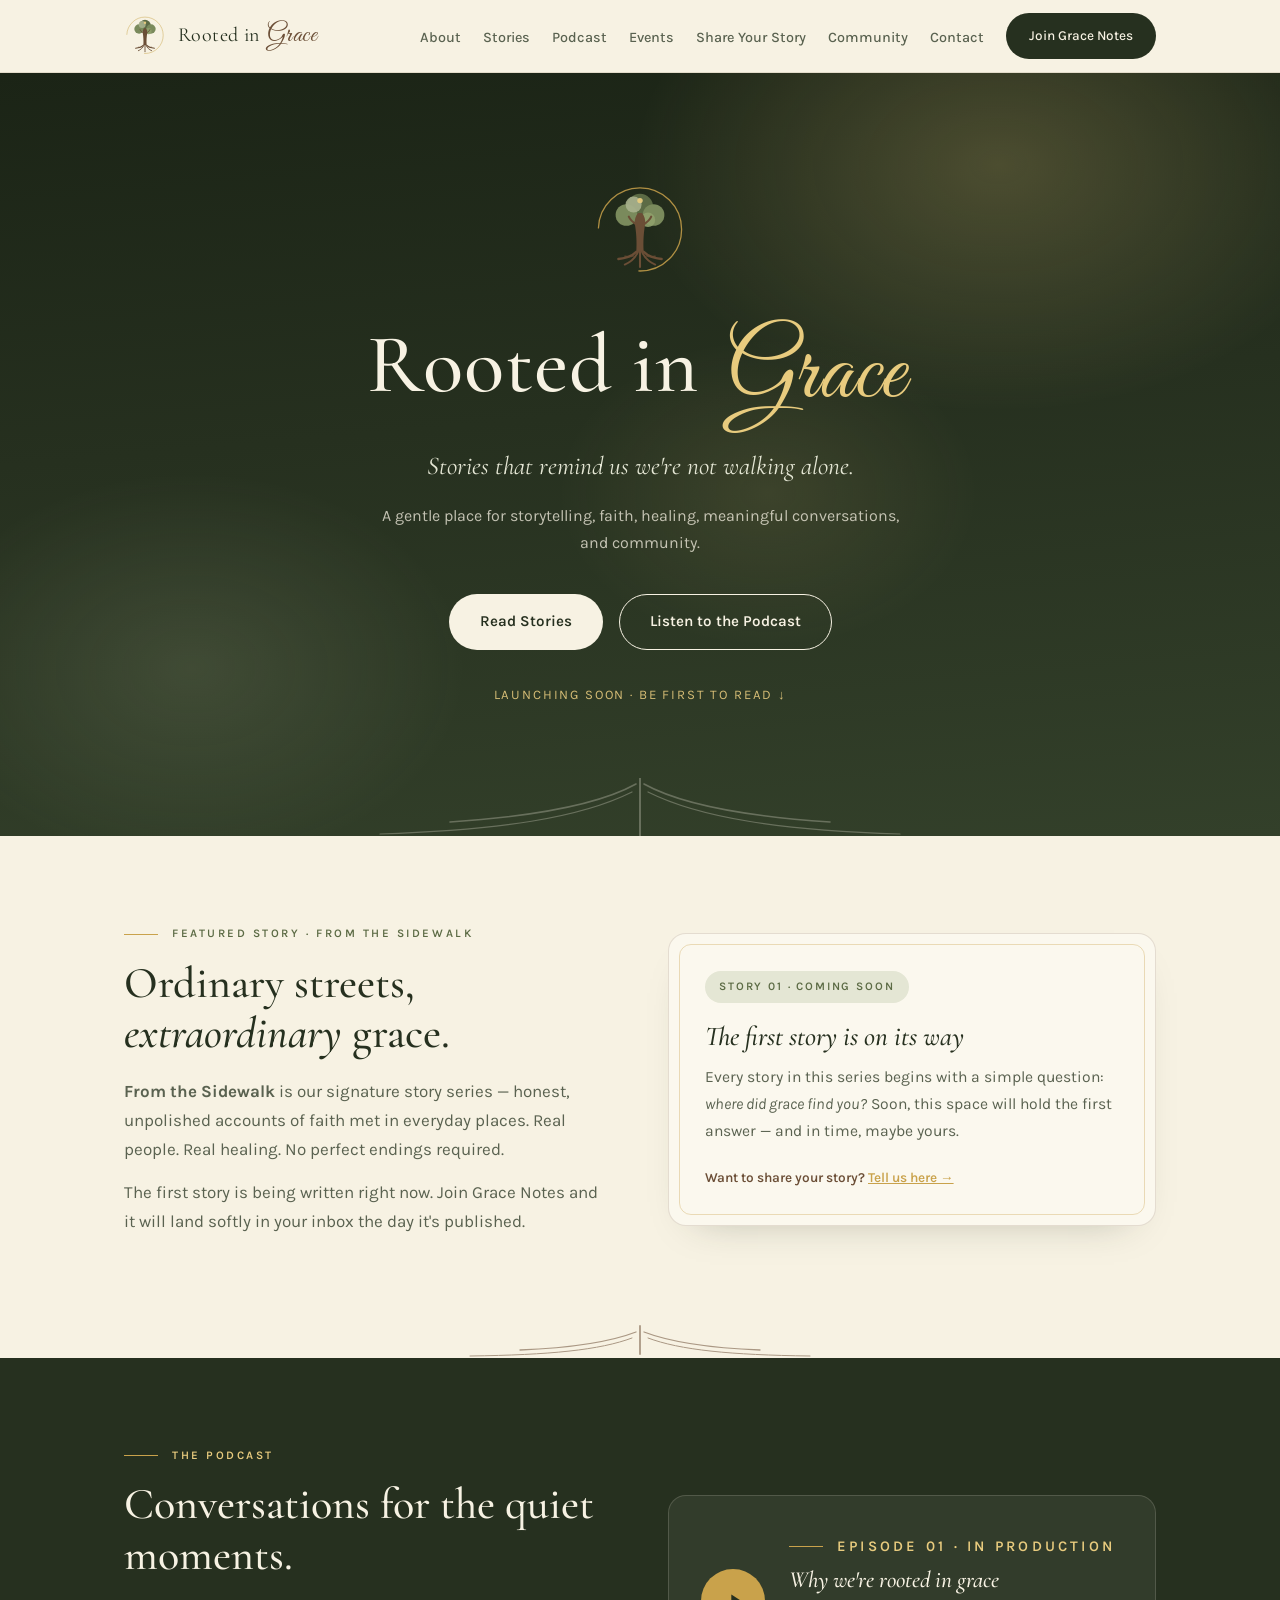
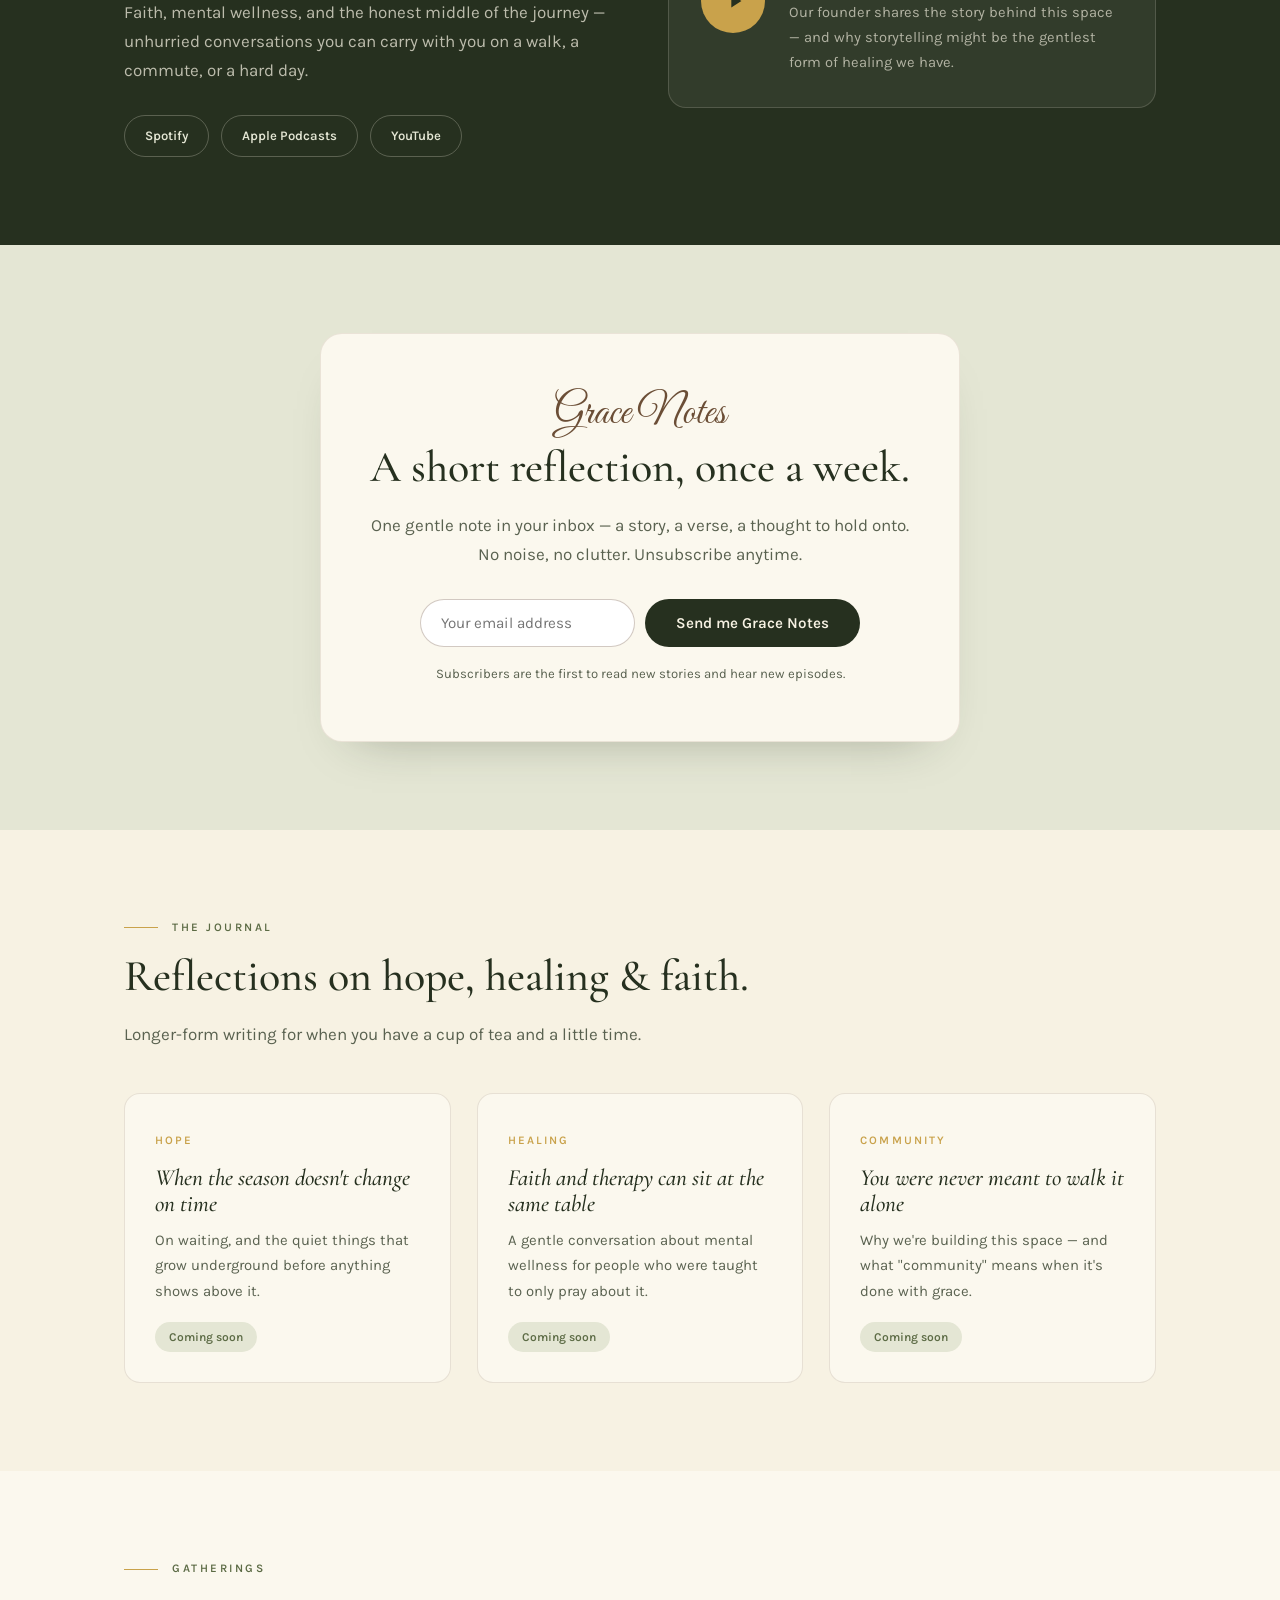
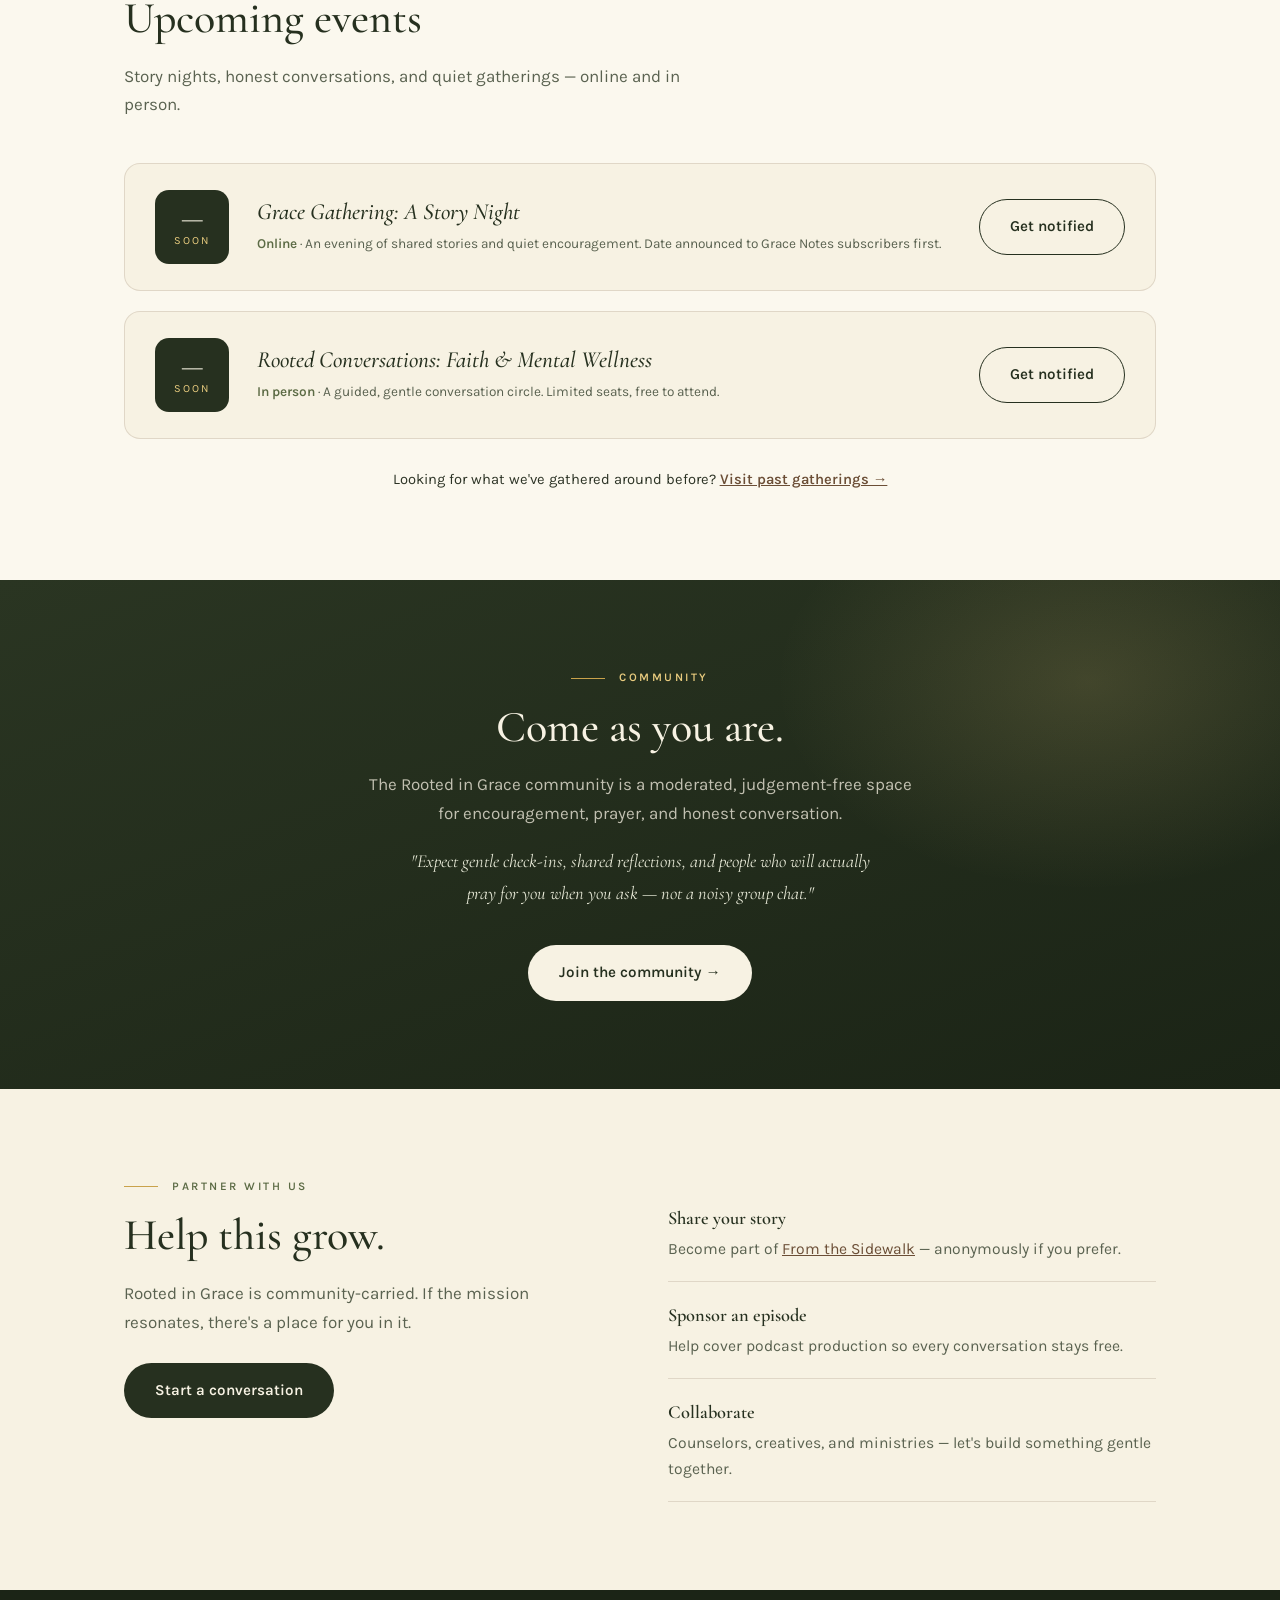
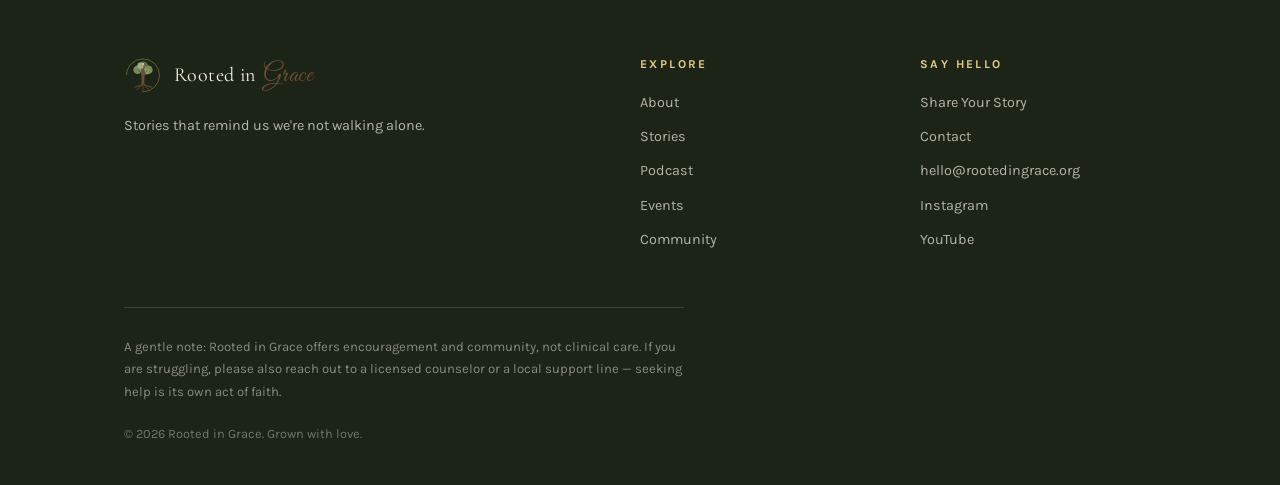
==== index.html @ 0cfdb88b "Initial commit: Rooted in Grace v1 Static site with home, events, about, share-your-story, and conta" ====
<!DOCTYPE html>
<html lang="en">
<head>
<meta charset="UTF-8">
<meta name="viewport" content="width=device-width, initial-scale=1.0">
<title>Rooted in Grace — Stories that remind us we're not walking alone</title>
<meta name="description" content="A faith-centered storytelling and community platform. Stories, reflections, and conversations about hope, healing, and mental wellness.">
<link rel="icon" href="assets/favicon.svg" type="image/svg+xml">
<link rel="icon" href="assets/favicon.ico" sizes="48x48">
<link rel="apple-touch-icon" href="assets/apple-touch-icon.png">
<link rel="preconnect" href="https://fonts.googleapis.com">
<link rel="preconnect" href="https://fonts.gstatic.com" crossorigin>
<link href="https://fonts.googleapis.com/css2?family=Cormorant+Garamond:ital,wght@0,400;0,500;0,600;1,400;1,500&family=Great+Vibes&family=Karla:ital,wght@0,300;0,400;0,500;0,600;1,400&display=swap" rel="stylesheet">
<link rel="stylesheet" href="assets/style.css">
</head>
<body>

<!-- ============ NAV ============ -->
<header>
  <div class="wrap nav">
    <a class="brand" href="#top" aria-label="Rooted in Grace — home">
      <svg viewBox="0 0 120 120" aria-hidden="true"><use href="#treemark"/></svg>
      <span class="brand-name">Rooted in <span class="script">Grace</span></span>
    </a>
    <button class="nav-toggle" aria-label="Open menu" aria-expanded="false" onclick="toggleNav(this)">
      <span></span><span></span><span></span>
    </button>
    <ul class="nav-links" id="navLinks">
      <li><a href="about.html">About</a></li>
      <li><a href="#story">Stories</a></li>
      <li><a href="#podcast">Podcast</a></li>
      <li><a href="events.html">Events</a></li>
      <li><a href="share.html">Share Your Story</a></li>
      <li><a href="#community">Community</a></li>
      <li><a href="contact.html">Contact</a></li>
      <li><a class="btn btn-solid" href="#notes">Join Grace Notes</a></li>
    </ul>
  </div>
</header>

<!-- ============ HERO ============ -->
<main id="top">
<section class="hero">
  <div class="wrap">
    <svg class="mark" viewBox="0 0 120 120" aria-hidden="true"><use href="#treemark"/></svg>
    <h1>Rooted in <span class="script">Grace</span></h1>
    <p class="tagline">Stories that remind us we're not walking alone.</p>
    <p class="sub">A gentle place for storytelling, faith, healing, meaningful conversations, and community.</p>
    <div class="hero-cta">
      <a class="btn btn-cream" href="#story">Read Stories</a>
      <a class="btn btn-line" href="#podcast">Listen to the Podcast</a>
    </div>
    <p class="soon">Launching soon &middot; be first to read &darr;</p>
  </div>
  <svg class="hero-roots" viewBox="0 0 680 60" fill="none" stroke="currentColor" stroke-linecap="round" aria-hidden="true">
    <path d="M340 0 C340 22 340 40 340 58" stroke-width="2"/>
    <path d="M336 6 C300 26 240 38 150 44" stroke-width="1.6"/>
    <path d="M344 6 C380 26 440 38 530 44" stroke-width="1.6"/>
    <path d="M332 14 C280 40 200 52 80 56" stroke-width="1.2"/>
    <path d="M348 14 C400 40 480 52 600 56" stroke-width="1.2"/>
  </svg>
</section>

<!-- ============ FEATURED STORY ============ -->
<section id="story">
  <div class="wrap split reveal">
    <div>
      <p class="eyebrow">Featured story &middot; From the Sidewalk</p>
      <h2>Ordinary streets, <em>extraordinary</em> grace.</h2>
      <p class="lede"><strong>From the Sidewalk</strong> is our signature story series — honest, unpolished accounts of faith met in everyday places. Real people. Real healing. No perfect endings required.</p>
      <p class="lede" style="margin-top:14px">The first story is being written right now. Join Grace Notes and it will land softly in your inbox the day it's published.</p>
    </div>
    <div class="story-card">
      <span class="tag">Story 01 &middot; Coming soon</span>
      <h3>The first story is on its way</h3>
      <p>Every story in this series begins with a simple question: <em>where did grace find you?</em> Soon, this space will hold the first answer — and in time, maybe yours.</p>
      <p class="meta">Want to share your story? <a href="share.html" style="color:var(--gold)">Tell us here &rarr;</a></p>
    </div>
  </div>
</section>

<div class="wrap reveal">
  <svg class="roots-divider" viewBox="0 0 420 34" fill="none" stroke="currentColor" stroke-linecap="round" aria-hidden="true">
    <path d="M210 2 C210 12 210 20 210 30" stroke-width="1.8"/>
    <path d="M206 8 C180 18 140 24 90 26" stroke-width="1.3"/>
    <path d="M214 8 C240 18 280 24 330 26" stroke-width="1.3"/>
    <path d="M202 14 C170 26 120 31 40 32" stroke-width="1"/>
    <path d="M218 14 C250 26 300 31 380 32" stroke-width="1"/>
  </svg>
</div>

<!-- ============ PODCAST ============ -->
<section class="podcast" id="podcast">
  <div class="wrap">
    <div class="split reveal">
      <div>
        <p class="eyebrow" style="color:var(--gold-soft)">The podcast</p>
        <h2>Conversations for the quiet moments.</h2>
        <p class="lede">Faith, mental wellness, and the honest middle of the journey — unhurried conversations you can carry with you on a walk, a commute, or a hard day.</p>
        <div class="platforms">
          <a href="#">Spotify</a><a href="#">Apple Podcasts</a><a href="#">YouTube</a>
        </div>
      </div>
      <div class="episode">
        <div class="play" aria-hidden="true">
          <svg viewBox="0 0 24 24"><path d="M8 5v14l11-7z"/></svg>
        </div>
        <div>
          <p class="eyebrow" style="color:var(--gold-soft);margin-bottom:8px">Episode 01 &middot; In production</p>
          <h3>Why we're rooted in grace</h3>
          <p>Our founder shares the story behind this space — and why storytelling might be the gentlest form of healing we have.</p>
        </div>
      </div>
    </div>
  </div>
</section>

<!-- ============ GRACE NOTES ============ -->
<section class="notes" id="notes">
  <div class="wrap reveal">
    <div class="notes-panel">
      <span class="script">Grace Notes</span>
      <h2>A short reflection, once a week.</h2>
      <p class="lede" style="margin:0 auto">One gentle note in your inbox — a story, a verse, a thought to hold onto. No noise, no clutter. Unsubscribe anytime.</p>
      <form class="notes-form" onsubmit="return handleNotes(event)">
        <label for="email" class="sr-only" style="position:absolute;left:-9999px">Email address</label>
        <input id="email" type="email" required placeholder="Your email address">
        <button class="btn btn-solid" type="submit">Send me Grace Notes</button>
      </form>
      <p class="form-thanks" id="thanks">Thank you — you're on the list. Welcome home. 🌿</p>
      <p class="notes-note">Subscribers are the first to read new stories and hear new episodes.</p>
    </div>
  </div>
</section>

<!-- ============ JOURNAL ============ -->
<section id="journal">
  <div class="wrap reveal">
    <p class="eyebrow">The journal</p>
    <h2>Reflections on hope, healing &amp; faith.</h2>
    <p class="lede">Longer-form writing for when you have a cup of tea and a little time.</p>
    <div class="cards">
      <a class="card" href="#notes">
        <span class="cat">Hope</span>
        <h3>When the season doesn't change on time</h3>
        <p>On waiting, and the quiet things that grow underground before anything shows above it.</p>
        <span class="soon-chip">Coming soon</span>
      </a>
      <a class="card" href="#notes">
        <span class="cat">Healing</span>
        <h3>Faith and therapy can sit at the same table</h3>
        <p>A gentle conversation about mental wellness for people who were taught to only pray about it.</p>
        <span class="soon-chip">Coming soon</span>
      </a>
      <a class="card" href="#notes">
        <span class="cat">Community</span>
        <h3>You were never meant to walk it alone</h3>
        <p>Why we're building this space — and what "community" means when it's done with grace.</p>
        <span class="soon-chip">Coming soon</span>
      </a>
    </div>
  </div>
</section>

<!-- ============ EVENTS ============ -->
<section class="events" id="events">
  <div class="wrap reveal">
    <p class="eyebrow">Gatherings</p>
    <h2>Upcoming events</h2>
    <p class="lede">Story nights, honest conversations, and quiet gatherings — online and in person.</p>
    <div class="event-list">
      <div class="event">
        <div class="date-chip"><span class="d">—</span><span class="m">Soon</span></div>
        <div>
          <h3>Grace Gathering: A Story Night</h3>
          <p class="where"><b>Online</b> &middot; An evening of shared stories and quiet encouragement. Date announced to Grace Notes subscribers first.</p>
        </div>
        <a class="btn btn-line-dark" href="events.html">Get notified</a>
      </div>
      <div class="event">
        <div class="date-chip"><span class="d">—</span><span class="m">Soon</span></div>
        <div>
          <h3>Rooted Conversations: Faith &amp; Mental Wellness</h3>
          <p class="where"><b>In person</b> &middot; A guided, gentle conversation circle. Limited seats, free to attend.</p>
        </div>
        <a class="btn btn-line-dark" href="events.html">Get notified</a>
      </div>
    </div>
    <p class="past-link">Looking for what we've gathered around before? <a href="events.html#past">Visit past gatherings &rarr;</a></p>
  </div>
</section>

<!-- ============ COMMUNITY ============ -->
<section class="community" id="community">
  <div class="wrap reveal">
    <p class="eyebrow" style="justify-content:center;color:var(--gold-soft)">Community</p>
    <h2>Come as you are.</h2>
    <p class="lede">The Rooted in Grace community is a moderated, judgement-free space for encouragement, prayer, and honest conversation.</p>
    <p class="expect">"Expect gentle check-ins, shared reflections, and people who will actually pray for you when you ask — not a noisy group chat."</p>
    <a class="btn btn-cream" href="#">Join the community &rarr;</a>
  </div>
</section>

<!-- ============ PARTNER ============ -->
<section class="partner" id="partner">
  <div class="wrap split reveal">
    <div>
      <p class="eyebrow">Partner with us</p>
      <h2>Help this grow.</h2>
      <p class="lede">Rooted in Grace is community-carried. If the mission resonates, there's a place for you in it.</p>
      <a class="btn btn-solid" href="mailto:hello@rootedingrace.org" style="margin-top:26px">Start a conversation</a>
    </div>
    <ul>
      <li><b>Share your story</b> Become part of <a href="share.html" style="color:var(--bark)">From the Sidewalk</a> — anonymously if you prefer.</li>
      <li><b>Sponsor an episode</b> Help cover podcast production so every conversation stays free.</li>
      <li><b>Collaborate</b> Counselors, creatives, and ministries — let's build something gentle together.</li>
    </ul>
  </div>
</section>
</main>

<!-- ============ FOOTER ============ -->
<footer id="contact">
  <div class="wrap">
    <div class="foot-grid">
      <div>
        <a class="brand" href="#top" style="margin-bottom:16px">
          <svg viewBox="0 0 120 120" style="width:38px;height:38px" aria-hidden="true"><use href="#treemark"/></svg>
          <span class="brand-name">Rooted in <span class="script">Grace</span></span>
        </a>
        <p style="margin-top:14px;max-width:36ch">Stories that remind us we're not walking alone.</p>
      </div>
      <div>
        <h4>Explore</h4>
        <ul>
          <li><a href="about.html">About</a></li>
          <li><a href="#story">Stories</a></li>
          <li><a href="#podcast">Podcast</a></li>
          <li><a href="events.html">Events</a></li>
          <li><a href="#community">Community</a></li>
        </ul>
      </div>
      <div>
        <h4>Say hello</h4>
        <ul>
          <li><a href="share.html">Share Your Story</a></li>
          <li><a href="contact.html">Contact</a></li>
          <li><a href="mailto:hello@rootedingrace.org">hello@rootedingrace.org</a></li>
          <li><a href="#">Instagram</a></li>
          <li><a href="#">YouTube</a></li>
        </ul>
      </div>
    </div>
    <p class="wellness">A gentle note: Rooted in Grace offers encouragement and community, not clinical care. If you are struggling, please also reach out to a licensed counselor or a local support line — seeking help is its own act of faith.</p>
    <p class="copyright">&copy; 2026 Rooted in Grace. Grown with love.</p>
  </div>
</footer>

<!-- shared tree mark -->
<script src="assets/tree-mark.js"></script>
<script src="assets/main.js"></script>
</body>
</html>
---- assets/style.css ----
:root{
  --forest:#26301F;
  --forest-deep:#1B2416;
  --moss:#5C6B45;
  --sage:#A9B18D;
  --sage-pale:#E4E6D4;
  --cream:#F7F2E3;
  --cream-warm:#FBF8EE;
  --bark:#6B4E36;
  --gold:#C9A24B;
  --gold-soft:#E8CB7E;
  --ink:#2C3325;
  --ink-soft:#5A6250;
  --display:'Cormorant Garamond', Georgia, serif;
  --script:'Great Vibes', cursive;
  --body:'Karla', 'Helvetica Neue', sans-serif;
}
*{margin:0;padding:0;box-sizing:border-box}
html{scroll-behavior:smooth}
@media (prefers-reduced-motion: reduce){
  html{scroll-behavior:auto}
  *,*::before,*::after{animation:none!important;transition:none!important}
}
body{
  font-family:var(--body);
  color:var(--ink);
  background:var(--cream);
  font-size:1.0625rem;
  line-height:1.7;
  -webkit-font-smoothing:antialiased;
}
img{max-width:100%;display:block}
a{color:inherit}
:focus-visible{outline:2px solid var(--gold);outline-offset:3px;border-radius:2px}

/* ---------- shared ---------- */
.wrap{max-width:1080px;margin:0 auto;padding:0 24px}
.eyebrow{
  font-family:var(--body);font-size:.72rem;font-weight:600;
  letter-spacing:.22em;text-transform:uppercase;color:var(--moss);
  display:flex;align-items:center;gap:14px;
}
.eyebrow::before{content:"";width:34px;height:1px;background:var(--gold);flex-shrink:0}
h1,h2,h3{font-family:var(--display);font-weight:500;line-height:1.15;color:var(--forest)}
h2{font-size:clamp(2rem,4vw,2.75rem);margin:14px 0 18px}
h3{font-size:1.45rem}
.script{font-family:var(--script);font-weight:400}
.lede{color:var(--ink-soft);max-width:56ch}
.btn{
  display:inline-block;font-family:var(--body);font-weight:600;font-size:.95rem;
  padding:14px 30px;border-radius:100px;text-decoration:none;
  transition:transform .18s ease, background .18s ease, color .18s ease;
  border:1.5px solid transparent;cursor:pointer;
}
.btn:hover{transform:translateY(-2px)}
.btn-solid{background:var(--forest);color:var(--cream)}
.btn-solid:hover{background:var(--moss)}
.btn-cream{background:var(--cream);color:var(--forest)}
.btn-cream:hover{background:var(--gold-soft)}
.btn-line{border-color:var(--cream);color:var(--cream)}
.btn-line:hover{background:rgba(247,242,227,.12)}
.btn-line-dark{border-color:var(--forest);color:var(--forest)}
.btn-line-dark:hover{background:var(--forest);color:var(--cream)}
section{padding:88px 0}

/* fade-up reveal */
.reveal{opacity:0;transform:translateY(22px);transition:opacity .7s ease,transform .7s ease}
.reveal.in{opacity:1;transform:none}
@media (prefers-reduced-motion: reduce){.reveal{opacity:1;transform:none}}

/* root divider — the signature */
.roots-divider{display:block;width:min(420px,70%);margin:0 auto;color:var(--bark);opacity:.55}

/* ---------- nav ---------- */
header{
  position:sticky;top:0;z-index:50;
  background:rgba(247,242,227,.92);backdrop-filter:blur(8px);
  border-bottom:1px solid rgba(107,78,54,.14);
}
.nav{display:flex;align-items:center;justify-content:space-between;height:72px}
.brand{display:flex;align-items:center;gap:12px;text-decoration:none}
.brand svg{width:42px;height:42px}
.brand-name{font-family:var(--display);font-size:1.25rem;color:var(--forest);letter-spacing:.02em}
.brand-name .script{font-size:1.6rem;color:var(--bark);margin-left:2px}
.nav-links{display:flex;gap:22px;align-items:center;list-style:none}
.nav-links a{font-size:.9rem;font-weight:500;text-decoration:none;white-space:nowrap}
.nav-links a:not(.btn){color:var(--ink-soft)}
.nav-links a:not(.btn):hover{color:var(--forest)}
.nav-links .btn{padding:10px 22px;font-size:.85rem}
.nav-toggle{display:none;background:none;border:none;cursor:pointer;padding:8px}
.nav-toggle span{display:block;width:22px;height:2px;background:var(--forest);margin:5px 0;border-radius:2px}
@media (max-width:960px){
  .nav-toggle{display:block}
  .nav-links{
    position:absolute;top:72px;left:0;right:0;flex-direction:column;gap:0;
    background:var(--cream-warm);border-bottom:1px solid rgba(107,78,54,.14);
    max-height:0;overflow:hidden;transition:max-height .3s ease;
  }
  .nav-links.open{max-height:560px;overflow-y:auto}
  .nav-links li{width:100%;text-align:center}
  .nav-links a{display:block;padding:16px}
  .nav-links .btn{margin:12px auto 20px;display:inline-block}
}

/* ---------- hero ---------- */
.hero{
  position:relative;overflow:hidden;text-align:center;
  padding:110px 0 130px;
  background:
    radial-gradient(560px 380px at 78% 12%, rgba(232,203,126,.22), transparent 65%),
    radial-gradient(420px 300px at 15% 78%, rgba(169,177,141,.16), transparent 65%),
    radial-gradient(300px 220px at 60% 55%, rgba(232,203,126,.10), transparent 70%),
    linear-gradient(175deg, #1B2416 0%, #26301F 45%, #33402A 100%);
  color:var(--cream);
}
.hero .mark{width:96px;height:96px;margin:0 auto 26px}
.hero h1{
  color:var(--cream);font-size:clamp(3rem,7.5vw,5.2rem);font-weight:500;letter-spacing:.01em;
}
.hero h1 .script{
  color:var(--gold-soft);font-size:clamp(3.4rem,8.5vw,6rem);
  display:inline-block;transform:translateY(6px);padding:0 .08em;
}
.hero .tagline{
  font-family:var(--display);font-style:italic;font-size:clamp(1.25rem,2.6vw,1.6rem);
  color:var(--sage-pale);margin:20px auto 14px;
}
.hero .sub{color:rgba(247,242,227,.75);max-width:52ch;margin:0 auto 38px;font-size:1rem}
.hero-cta{display:flex;gap:16px;justify-content:center;flex-wrap:wrap}
.hero .soon{
  margin-top:34px;font-size:.82rem;letter-spacing:.14em;text-transform:uppercase;
  color:var(--gold-soft);opacity:.9;
}
/* roots growing from the hero's base */
.hero-roots{position:absolute;bottom:-2px;left:50%;transform:translateX(-50%);width:min(680px,95%);color:var(--cream);opacity:.28}

/* ---------- page hero (interior pages) ---------- */
.page-hero{padding:80px 0 64px;text-align:center;background:linear-gradient(175deg,#1B2416,#26301F 60%,#33402A);color:var(--cream)}
.page-hero h1{color:var(--cream);font-size:clamp(2.4rem,5vw,3.6rem)}
.page-hero .script{color:var(--gold-soft)}
.page-hero p{color:rgba(247,242,227,.75);max-width:52ch;margin:14px auto 0}

/* ---------- story ---------- */
.split{display:grid;grid-template-columns:1fr 1fr;gap:56px;align-items:center}
@media (max-width:820px){.split{grid-template-columns:1fr;gap:36px}}
.story-card{
  background:var(--cream-warm);border:1px solid rgba(107,78,54,.16);border-radius:18px;
  padding:36px;box-shadow:0 18px 40px -28px rgba(38,48,31,.35);position:relative;
}
.story-card::before{
  content:"";position:absolute;inset:10px;border:1px solid rgba(201,162,75,.35);
  border-radius:12px;pointer-events:none;
}
.story-card .tag{
  display:inline-block;background:var(--sage-pale);color:var(--moss);
  font-size:.72rem;font-weight:600;letter-spacing:.16em;text-transform:uppercase;
  padding:6px 14px;border-radius:100px;margin-bottom:18px;
}
.story-card h3{font-size:1.7rem;font-style:italic;margin-bottom:12px}
.story-card p{color:var(--ink-soft);font-size:.98rem}
.story-card .meta{margin-top:22px;font-size:.85rem;color:var(--bark);font-weight:600}

/* ---------- podcast ---------- */
.podcast{background:var(--forest);color:var(--cream)}
.podcast h2{color:var(--cream)}
.podcast .lede{color:rgba(247,242,227,.72)}
.episode{
  background:rgba(247,242,227,.06);border:1px solid rgba(247,242,227,.16);
  border-radius:18px;padding:32px;display:flex;gap:24px;align-items:center;
}
@media (max-width:640px){.episode{flex-direction:column;text-align:center}}
.play{
  width:64px;height:64px;border-radius:50%;background:var(--gold);flex-shrink:0;
  display:flex;align-items:center;justify-content:center;
}
.play svg{width:22px;height:22px;fill:var(--forest);margin-left:3px}
.episode h3{color:var(--cream);font-style:italic}
.episode p{color:rgba(247,242,227,.65);font-size:.92rem;margin-top:6px}
.platforms{display:flex;gap:12px;flex-wrap:wrap;margin-top:30px}
.platforms a{
  font-size:.82rem;font-weight:600;text-decoration:none;color:var(--sage-pale);
  border:1px solid rgba(247,242,227,.25);border-radius:100px;padding:9px 20px;
}
.platforms a:hover{border-color:var(--gold-soft);color:var(--gold-soft)}

/* ---------- grace notes ---------- */
.notes{background:var(--sage-pale)}
.notes-panel{
  background:var(--cream-warm);border-radius:22px;padding:56px 48px;text-align:center;
  border:1px solid rgba(107,78,54,.12);box-shadow:0 24px 50px -34px rgba(38,48,31,.4);
  max-width:640px;margin:0 auto;
}
@media (max-width:560px){.notes-panel{padding:40px 24px}}
.notes-panel .script{font-size:2.6rem;color:var(--bark);display:block;line-height:1.2}
.notes-panel h2{margin-top:2px}
.notes-form{display:flex;gap:10px;max-width:440px;margin:30px auto 0}
@media (max-width:560px){.notes-form{flex-direction:column}}
.notes-form input{
  flex:1;font-family:var(--body);font-size:.95rem;padding:14px 20px;
  border:1.5px solid rgba(107,78,54,.3);border-radius:100px;background:#fff;color:var(--ink);
}
.notes-form input:focus{outline:2px solid var(--gold);outline-offset:1px}
.notes-note{font-size:.82rem;color:var(--ink-soft);margin-top:16px}
.form-thanks{display:none;font-family:var(--display);font-style:italic;font-size:1.2rem;color:var(--moss);margin-top:24px}

/* ---------- journal ---------- */
.cards{display:grid;grid-template-columns:repeat(3,1fr);gap:26px;margin-top:44px}
@media (max-width:860px){.cards{grid-template-columns:1fr}}
.card{
  background:var(--cream-warm);border:1px solid rgba(107,78,54,.14);border-radius:16px;
  padding:30px;text-decoration:none;display:block;
  transition:transform .2s ease, box-shadow .2s ease;
}
.card:hover{transform:translateY(-4px);box-shadow:0 20px 40px -30px rgba(38,48,31,.45)}
.card .cat{font-size:.72rem;font-weight:600;letter-spacing:.18em;text-transform:uppercase;color:var(--gold);}
.card h3{margin:12px 0 10px;font-style:italic}
.card p{font-size:.93rem;color:var(--ink-soft)}
.card .soon-chip{
  display:inline-block;margin-top:18px;font-size:.75rem;font-weight:600;
  color:var(--moss);background:var(--sage-pale);border-radius:100px;padding:5px 14px;
}

/* ---------- events ---------- */
.events{background:var(--cream-warm)}
.event-list{display:grid;gap:20px;margin-top:44px}
.event{
  display:grid;grid-template-columns:auto 1fr auto;gap:28px;align-items:center;
  background:var(--cream);border:1px solid rgba(107,78,54,.16);border-radius:16px;padding:26px 30px;
}
@media (max-width:720px){.event{grid-template-columns:1fr;text-align:center;gap:16px}}
.date-chip{
  width:74px;height:74px;border-radius:14px;background:var(--forest);color:var(--cream);
  display:flex;flex-direction:column;align-items:center;justify-content:center;margin:0 auto;
}
.date-chip .d{font-family:var(--display);font-size:1.7rem;line-height:1}
.date-chip .m{font-size:.68rem;letter-spacing:.2em;text-transform:uppercase;color:var(--gold-soft)}
.event h3{font-style:italic}
.event .where{font-size:.85rem;color:var(--ink-soft);margin-top:6px}
.event .where b{color:var(--moss);font-weight:600}
.past-link{margin-top:28px;text-align:center;font-size:.92rem}
.past-link a{color:var(--bark);font-weight:600}

/* ---------- past gatherings archive ---------- */
.past-grid{display:grid;grid-template-columns:repeat(3,1fr);gap:24px;margin-top:40px}
@media (max-width:860px){.past-grid{grid-template-columns:1fr}}
.past-card{background:var(--cream-warm);border:1px solid rgba(107,78,54,.14);border-radius:16px;padding:28px}
.past-card .when{font-size:.75rem;letter-spacing:.16em;text-transform:uppercase;color:var(--gold);font-weight:600}
.past-card h3{font-style:italic;margin:10px 0 8px}
.past-card p{font-size:.92rem;color:var(--ink-soft)}
.past-card a{font-size:.85rem;font-weight:600;color:var(--bark)}

/* ---------- community ---------- */
.community{
  background:
    radial-gradient(480px 320px at 85% 20%, rgba(232,203,126,.16), transparent 65%),
    linear-gradient(160deg,#2A3522,#1B2416);
  color:var(--cream);text-align:center;
}
.community h2{color:var(--cream)}
.community .lede{margin:0 auto 12px;color:rgba(247,242,227,.75)}
.community .expect{
  font-family:var(--display);font-style:italic;font-size:1.15rem;color:var(--sage-pale);
  max-width:58ch;margin:18px auto 36px;
}

/* ---------- partner ---------- */
.partner .split{align-items:start}
.partner ul{list-style:none;margin-top:8px}
.partner li{
  padding:18px 0;border-bottom:1px solid rgba(107,78,54,.16);
  font-size:.98rem;color:var(--ink-soft);
}
.partner li b{color:var(--forest);font-weight:600;font-family:var(--display);font-size:1.15rem;display:block;margin-bottom:2px}

/* ---------- founder / about ---------- */
.founder{background:var(--cream-warm)}
.portrait-frame{
  aspect-ratio:4/5;border-radius:18px;background:var(--sage-pale);
  border:1px solid rgba(107,78,54,.16);display:flex;align-items:center;justify-content:center;
  color:var(--moss);position:relative;overflow:hidden;
}
.portrait-frame::before{content:"";position:absolute;inset:10px;border:1px solid rgba(201,162,75,.35);border-radius:12px;pointer-events:none}
.portrait-frame span{font-family:var(--display);font-style:italic;font-size:1rem;color:var(--moss);text-align:center;padding:0 24px}
.mission-grid{display:grid;grid-template-columns:repeat(3,1fr);gap:24px;margin-top:44px}
@media (max-width:860px){.mission-grid{grid-template-columns:1fr}}
.mission-item{background:var(--cream);border:1px solid rgba(107,78,54,.14);border-radius:16px;padding:28px}
.mission-item .num{font-family:var(--display);font-style:italic;font-size:1.6rem;color:var(--gold);display:block;margin-bottom:8px}
.mission-item h3{font-size:1.15rem;margin-bottom:8px}
.mission-item p{font-size:.92rem;color:var(--ink-soft)}

/* ---------- expectation cards (share your story) ---------- */
.expect-grid{display:grid;grid-template-columns:repeat(3,1fr);gap:24px;margin-top:44px}
@media (max-width:860px){.expect-grid{grid-template-columns:1fr}}
.expect-card{background:var(--cream-warm);border:1px solid rgba(107,78,54,.14);border-radius:16px;padding:28px;text-align:center}
.expect-card .glyph{
  width:44px;height:44px;border-radius:50%;background:var(--sage-pale);color:var(--moss);
  display:flex;align-items:center;justify-content:center;margin:0 auto 16px;
  font-family:var(--display);font-style:italic;font-size:1.2rem;
}
.expect-card h3{font-size:1.1rem;margin-bottom:8px}
.expect-card p{font-size:.9rem;color:var(--ink-soft)}

/* ---------- form panel (share / contact) ---------- */
.form-panel{
  background:var(--cream-warm);border:1px solid rgba(107,78,54,.16);border-radius:18px;
  padding:40px;box-shadow:0 18px 40px -28px rgba(38,48,31,.35);
}
@media (max-width:560px){.form-panel{padding:26px}}
.field{margin-bottom:22px}
.field:last-of-type{margin-bottom:0}
.field label{display:block;font-size:.85rem;font-weight:600;color:var(--forest);margin-bottom:8px}
.field .hint{font-weight:400;color:var(--ink-soft);font-size:.8rem;margin-left:4px}
.field input[type=text],.field input[type=email],.field textarea{
  width:100%;font-family:var(--body);font-size:.95rem;padding:13px 16px;
  border:1.5px solid rgba(107,78,54,.3);border-radius:12px;background:#fff;color:var(--ink);
}
.field textarea{min-height:160px;resize:vertical;line-height:1.6;font-family:var(--body)}
.field input:focus,.field textarea:focus{outline:2px solid var(--gold);outline-offset:1px;border-color:var(--gold)}
.checkbox-field{display:flex;gap:12px;align-items:flex-start;font-size:.88rem;color:var(--ink-soft);margin-top:26px;margin-bottom:26px}
.checkbox-field input{margin-top:4px;width:18px;height:18px;accent-color:var(--moss);flex-shrink:0}
.form-submit{margin-top:4px}

/* ---------- contact ---------- */
.contact-grid{display:grid;grid-template-columns:1fr 1.25fr;gap:56px;align-items:start}
@media (max-width:820px){.contact-grid{grid-template-columns:1fr;gap:36px}}
.contact-list{list-style:none;margin-top:24px}
.contact-list li{display:flex;align-items:baseline;gap:10px;padding:14px 0;border-bottom:1px solid rgba(107,78,54,.16)}
.contact-list li span{font-size:.75rem;font-weight:600;letter-spacing:.14em;text-transform:uppercase;color:var(--moss);min-width:88px}
.contact-list a{font-weight:600;color:var(--forest);text-decoration:none}
.contact-list a:hover{color:var(--bark)}

/* ---------- footer ---------- */
footer{background:var(--forest-deep);color:rgba(247,242,227,.7);padding:64px 0 40px;font-size:.9rem}
.foot-grid{display:grid;grid-template-columns:2fr 1fr 1fr;gap:44px;margin-bottom:44px}
@media (max-width:720px){.foot-grid{grid-template-columns:1fr;text-align:center}}
footer .brand-name{color:var(--cream)}
footer h4{font-family:var(--body);font-size:.75rem;letter-spacing:.2em;text-transform:uppercase;color:var(--gold-soft);margin-bottom:16px}
footer ul{list-style:none}
footer li{margin-bottom:10px}
footer a{color:rgba(247,242,227,.7);text-decoration:none}
footer a:hover{color:var(--cream)}
.wellness{
  border-top:1px solid rgba(247,242,227,.14);padding-top:28px;
  font-size:.82rem;line-height:1.7;color:rgba(247,242,227,.5);
  max-width:70ch;
}
.copyright{margin-top:20px;font-size:.8rem;color:rgba(247,242,227,.4)}
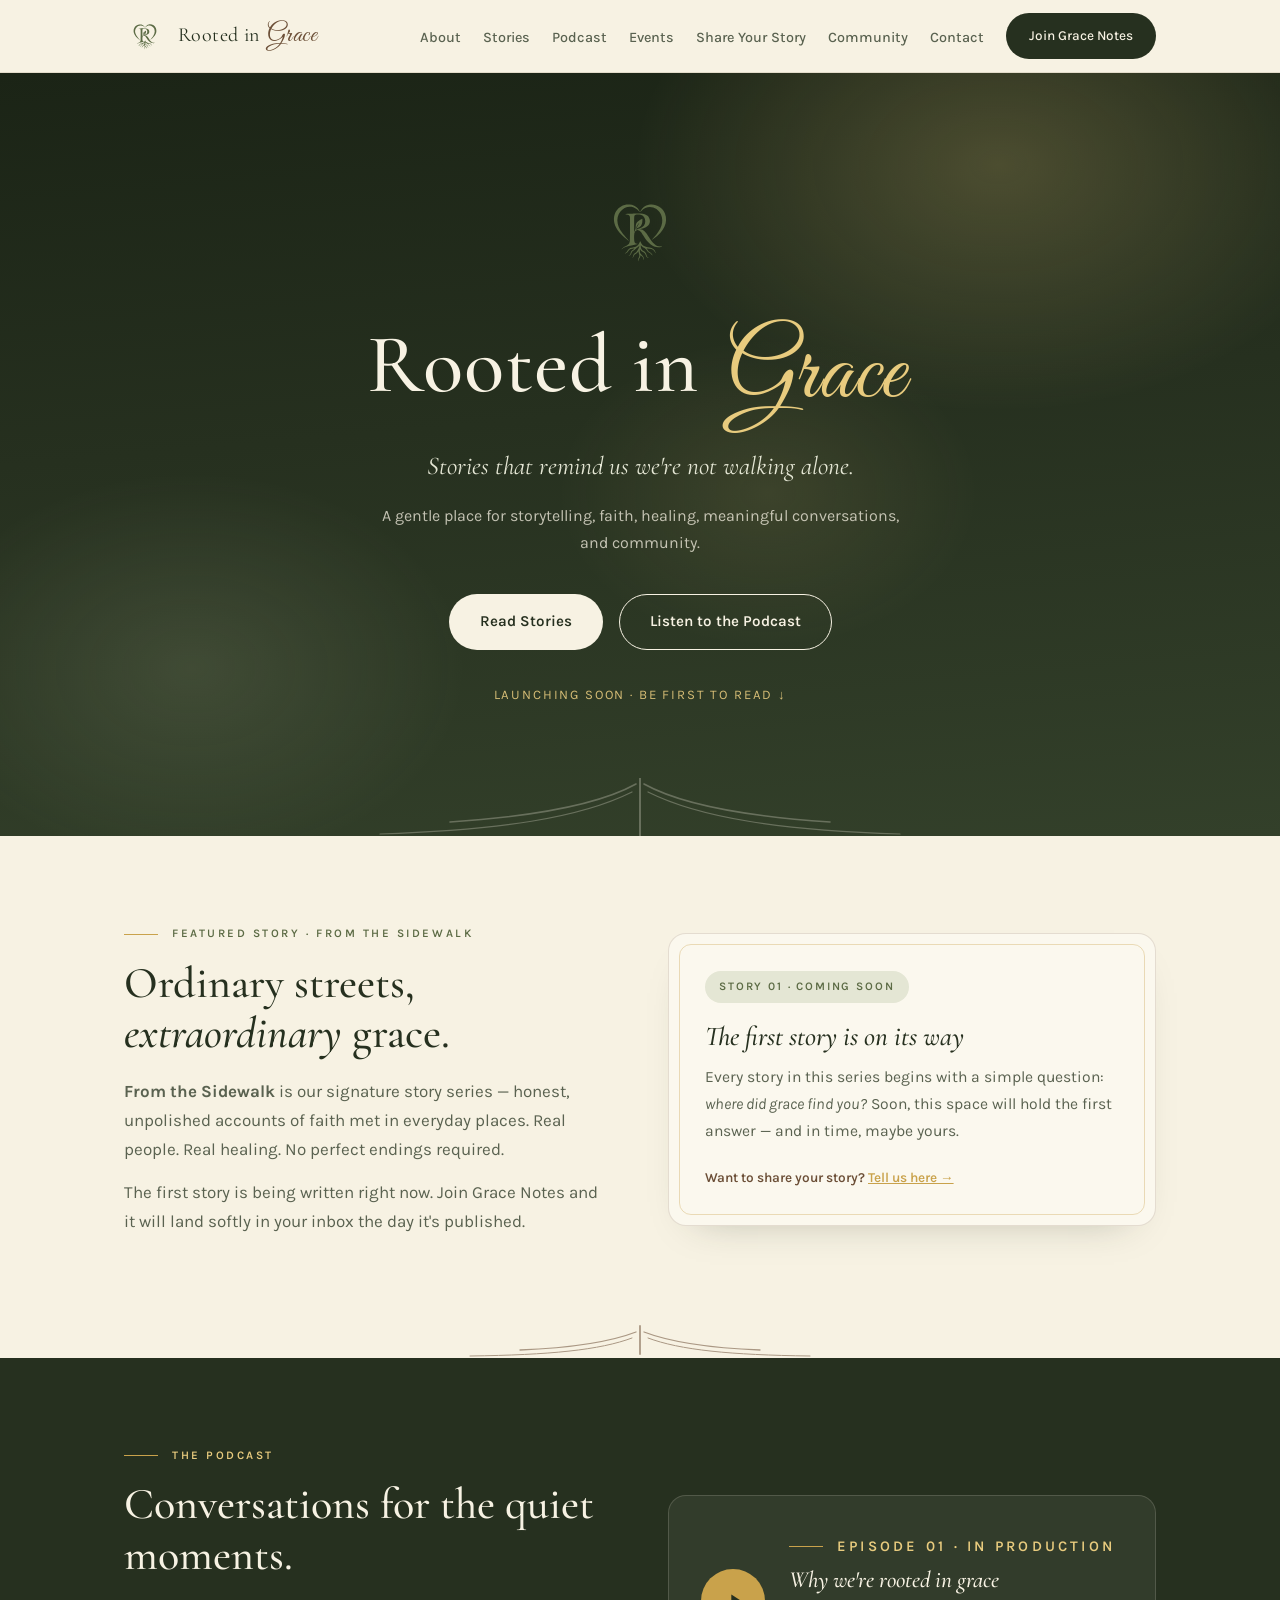
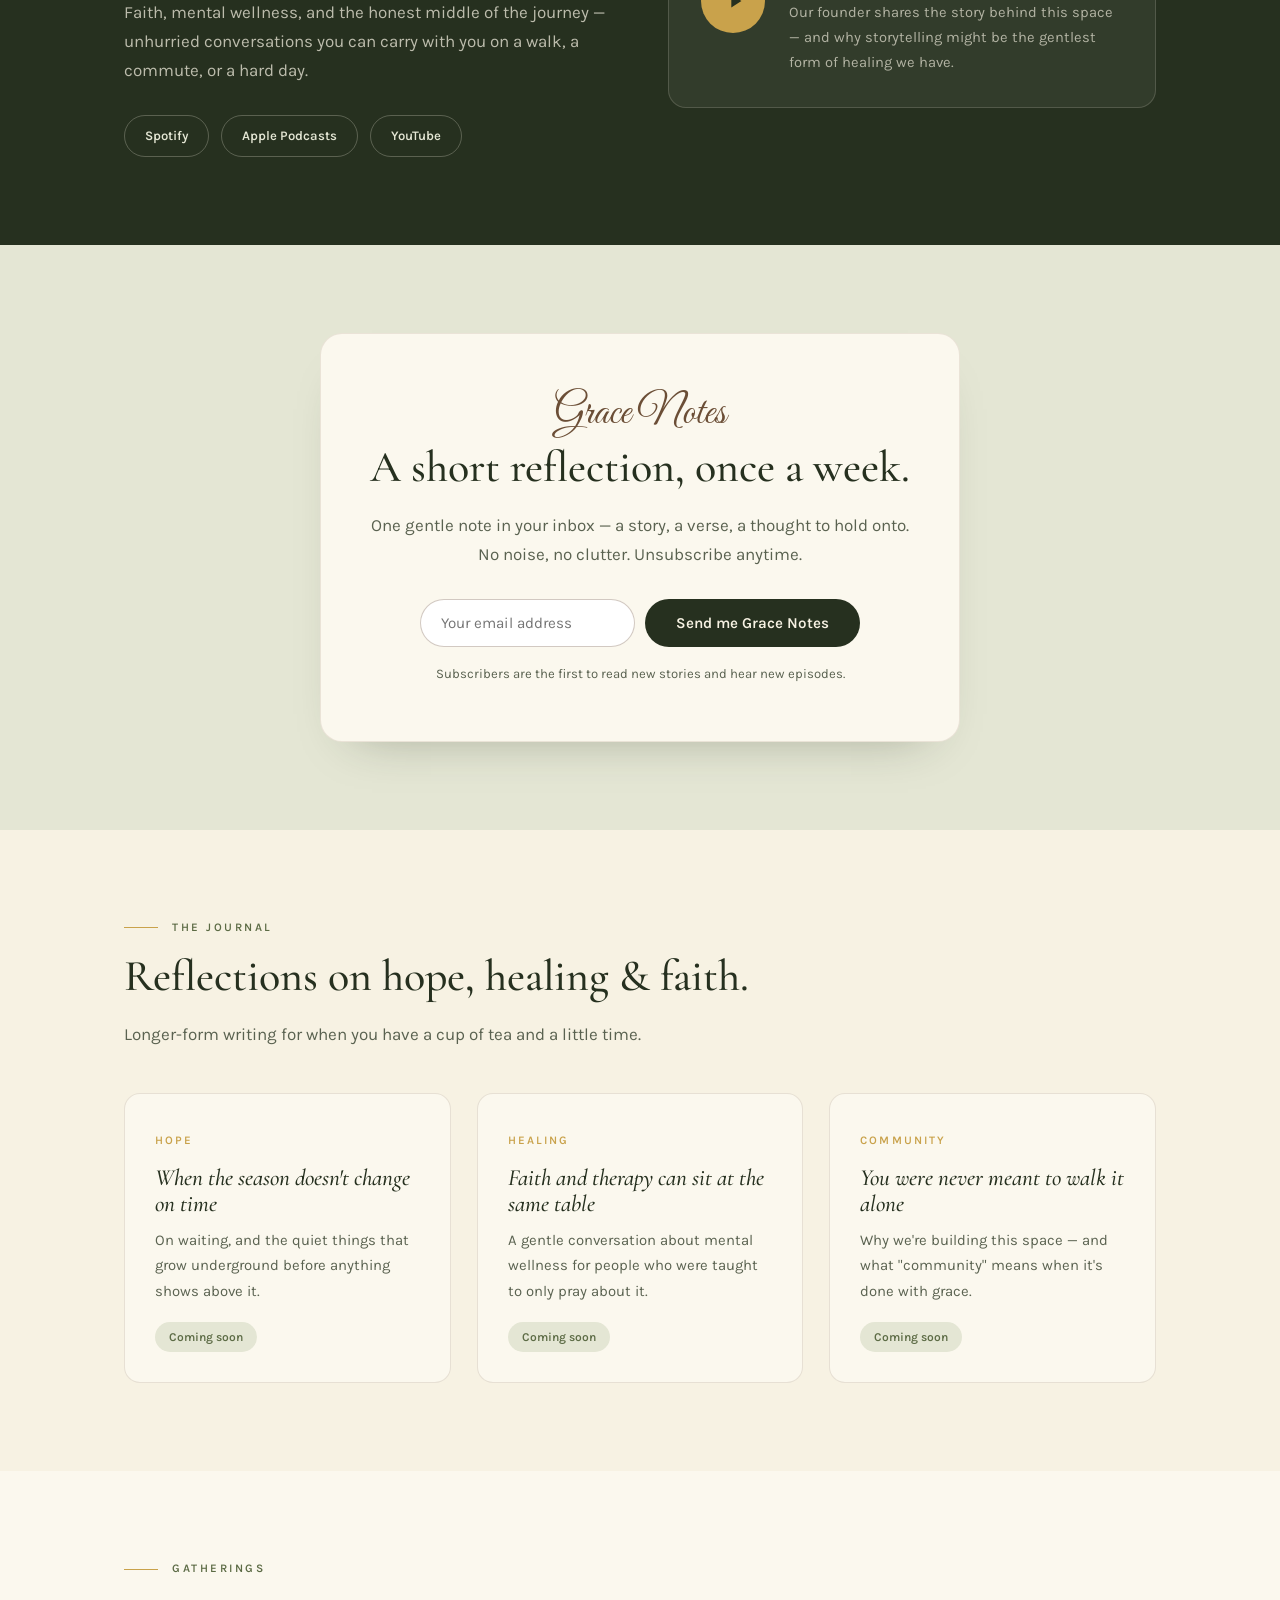
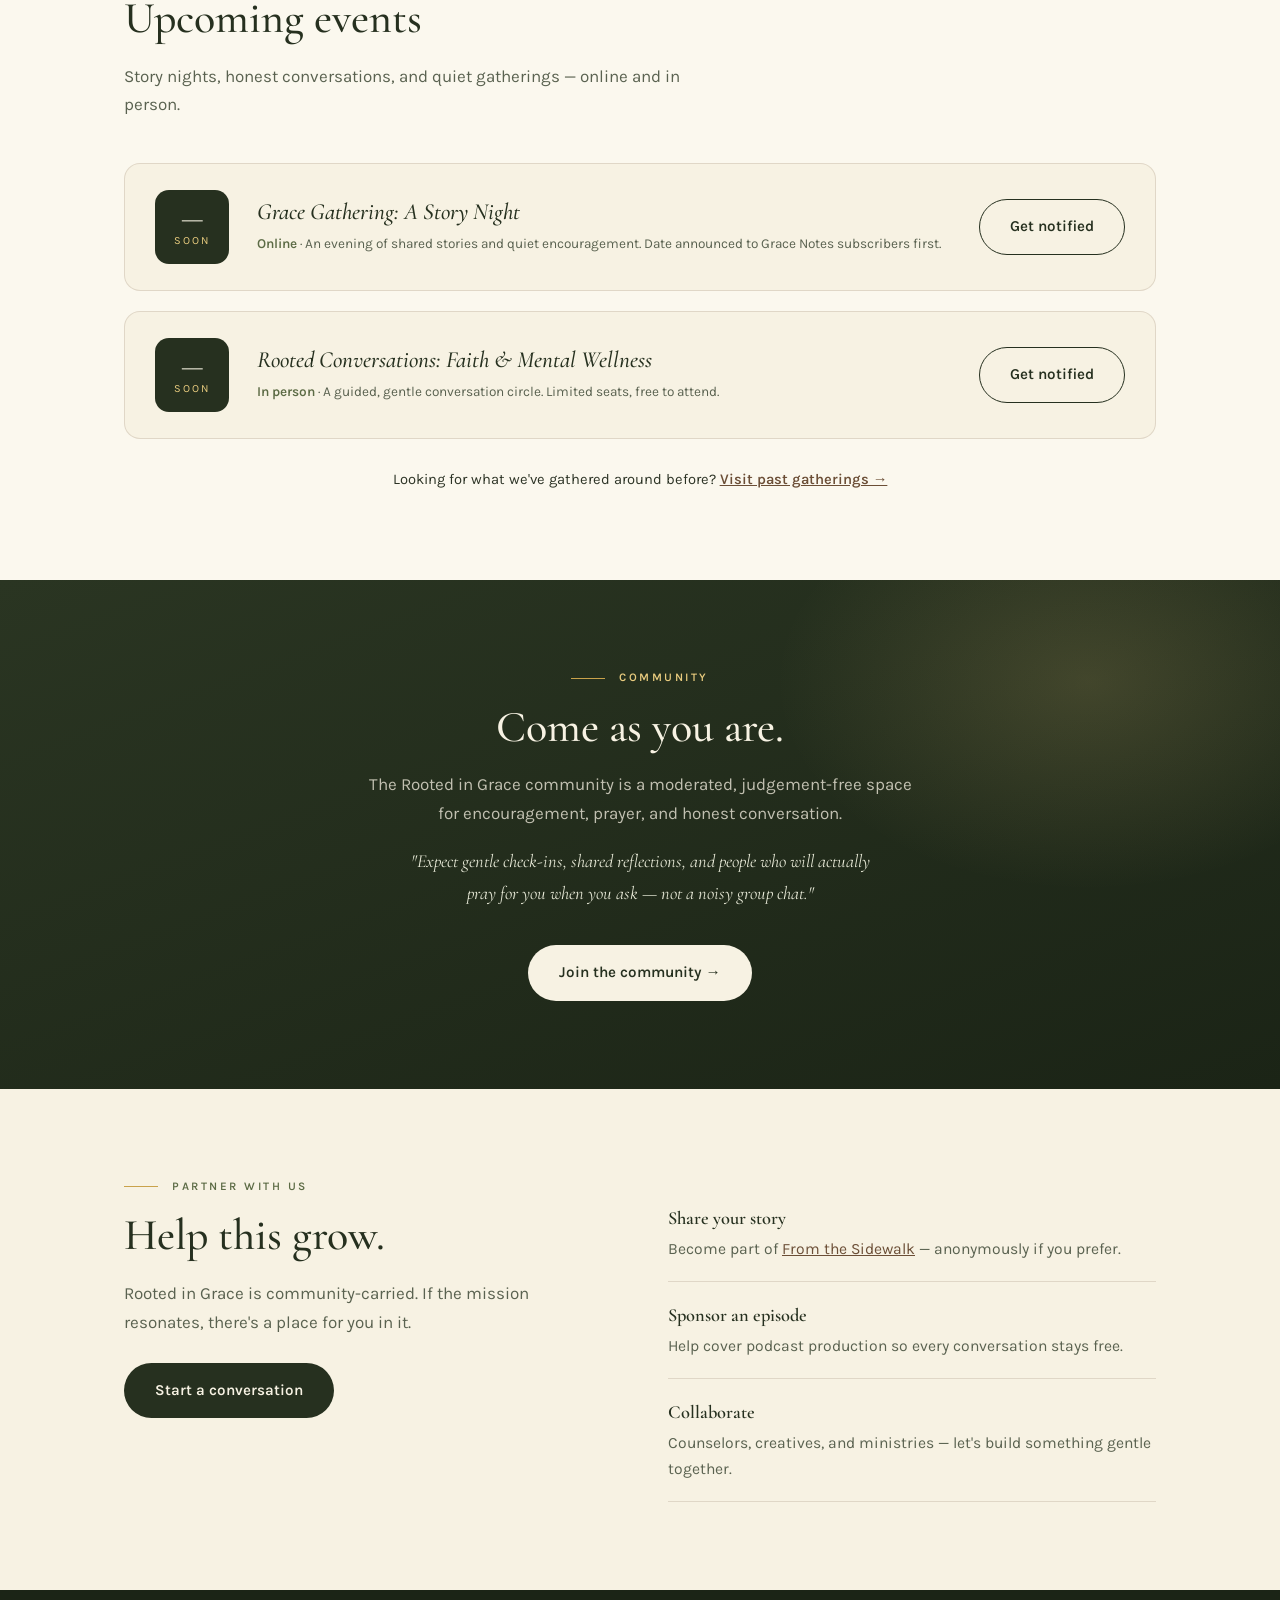
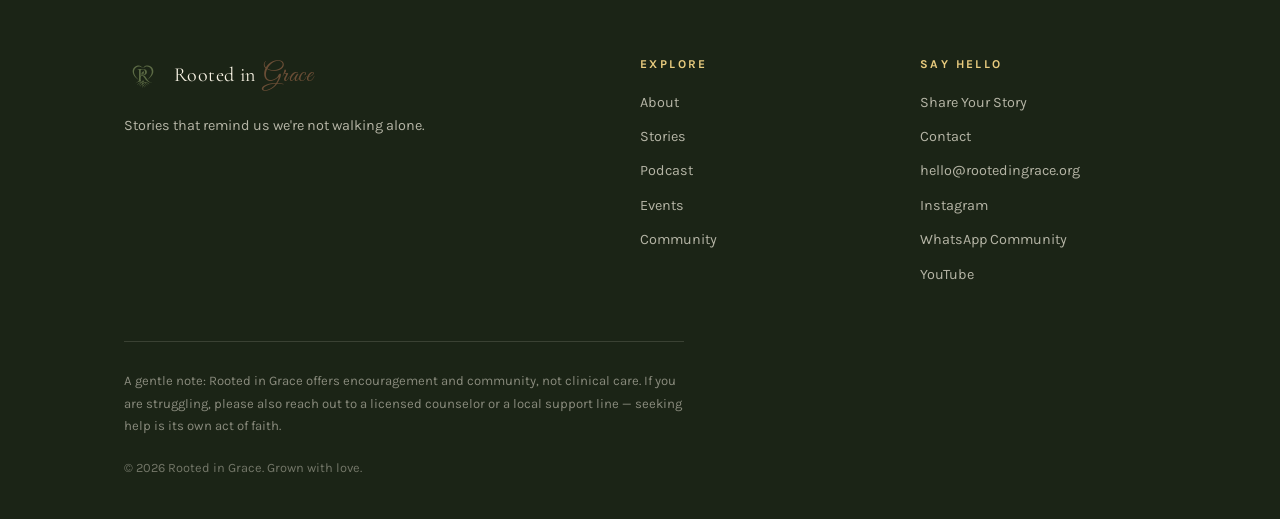
==== commit ce19a177: "Adopt new heart-and-R logo, add founder portrait and social links Replace the tree mark and favicon " ====
--- a/index.html
+++ b/index.html
@@ -197,7 +197,7 @@
     <h2>Come as you are.</h2>
     <p class="lede">The Rooted in Grace community is a moderated, judgement-free space for encouragement, prayer, and honest conversation.</p>
     <p class="expect">"Expect gentle check-ins, shared reflections, and people who will actually pray for you when you ask — not a noisy group chat."</p>
-    <a class="btn btn-cream" href="#">Join the community &rarr;</a>
+    <a class="btn btn-cream" href="https://whatsapp.com/channel/0029VbCmbwV9mrGTcMAKvH30" target="_blank" rel="noopener">Join the community &rarr;</a>
   </div>
 </section>
 
@@ -246,7 +246,8 @@
           <li><a href="share.html">Share Your Story</a></li>
           <li><a href="contact.html">Contact</a></li>
           <li><a href="mailto:hello@rootedingrace.org">hello@rootedingrace.org</a></li>
-          <li><a href="#">Instagram</a></li>
+          <li><a href="https://www.instagram.com/rootedingrace.ke/" target="_blank" rel="noopener">Instagram</a></li>
+          <li><a href="https://whatsapp.com/channel/0029VbCmbwV9mrGTcMAKvH30" target="_blank" rel="noopener">WhatsApp Community</a></li>
           <li><a href="#">YouTube</a></li>
         </ul>
       </div>
--- a/assets/style.css
+++ b/assets/style.css
@@ -279,7 +279,8 @@
   border:1px solid rgba(107,78,54,.16);display:flex;align-items:center;justify-content:center;
   color:var(--moss);position:relative;overflow:hidden;
 }
-.portrait-frame::before{content:"";position:absolute;inset:10px;border:1px solid rgba(201,162,75,.35);border-radius:12px;pointer-events:none}
+.portrait-frame img{width:100%;height:100%;object-fit:cover;object-position:50% 28%;display:block}
+.portrait-frame::before{content:"";position:absolute;inset:10px;border:1px solid rgba(201,162,75,.35);border-radius:12px;pointer-events:none;z-index:1}
 .portrait-frame span{font-family:var(--display);font-style:italic;font-size:1rem;color:var(--moss);text-align:center;padding:0 24px}
 .mission-grid{display:grid;grid-template-columns:repeat(3,1fr);gap:24px;margin-top:44px}
 @media (max-width:860px){.mission-grid{grid-template-columns:1fr}}
